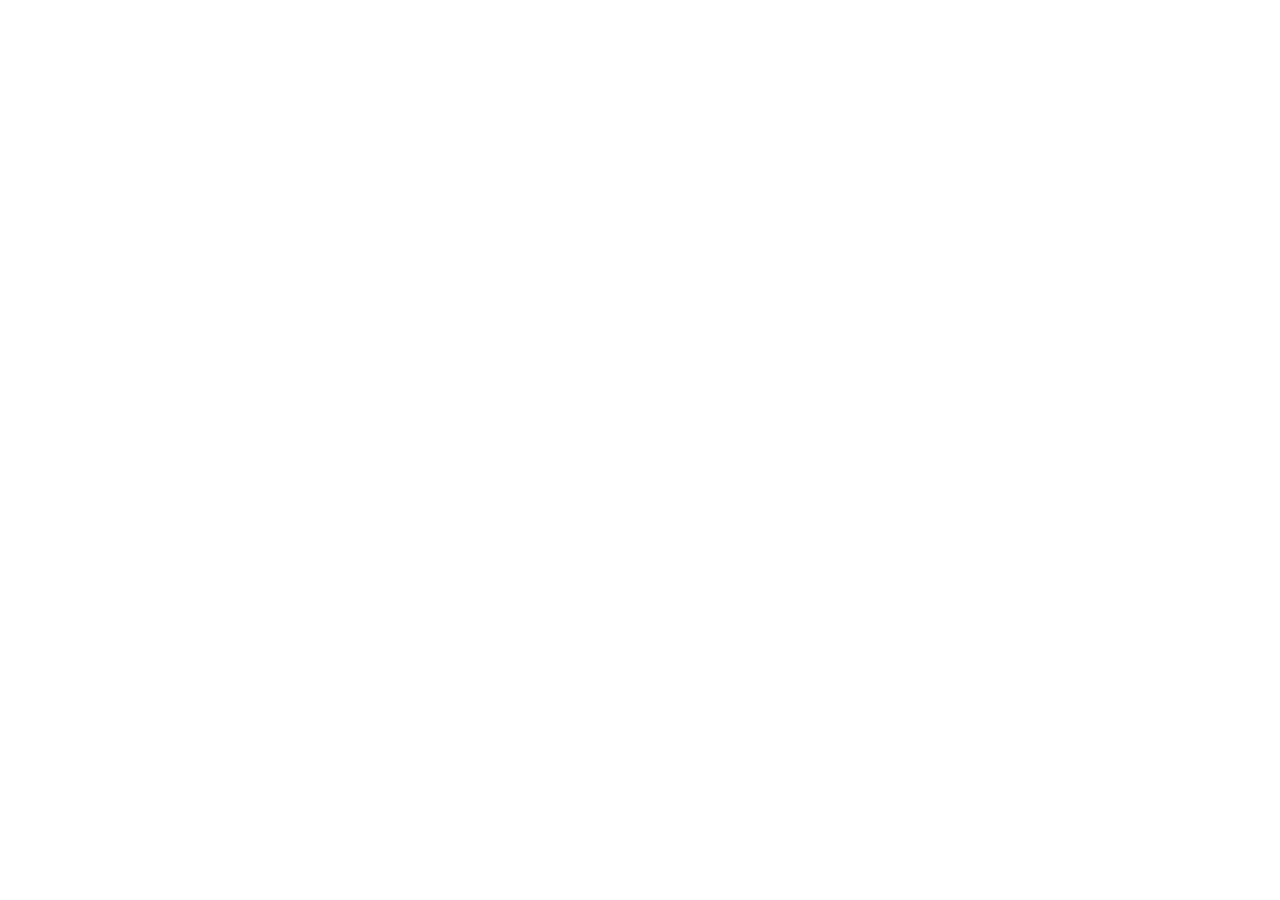
==== index.html @ 7b17e1ec "Add files via upload" ====
<!DOCTYPE html>
<html lang="en">
  <head>
    <meta charset="UTF-8" />
    <link rel="icon" href="data:image/svg+xml,<svg xmlns=%22http://www.w3.org/2000/svg%22 viewBox=%220 0 100 100%22><text y=%22.9em%22 font-size=%2290%22>📈</text></svg>">
    <meta name="viewport" content="width=device-width, initial-scale=1.0" />
    <title>Template | Svelte for Data Visualization</title>
  </head>
  <body>
    <div id="app"></div>
    <script type="module" src="/src/main.js"></script>
  </body>
</html>
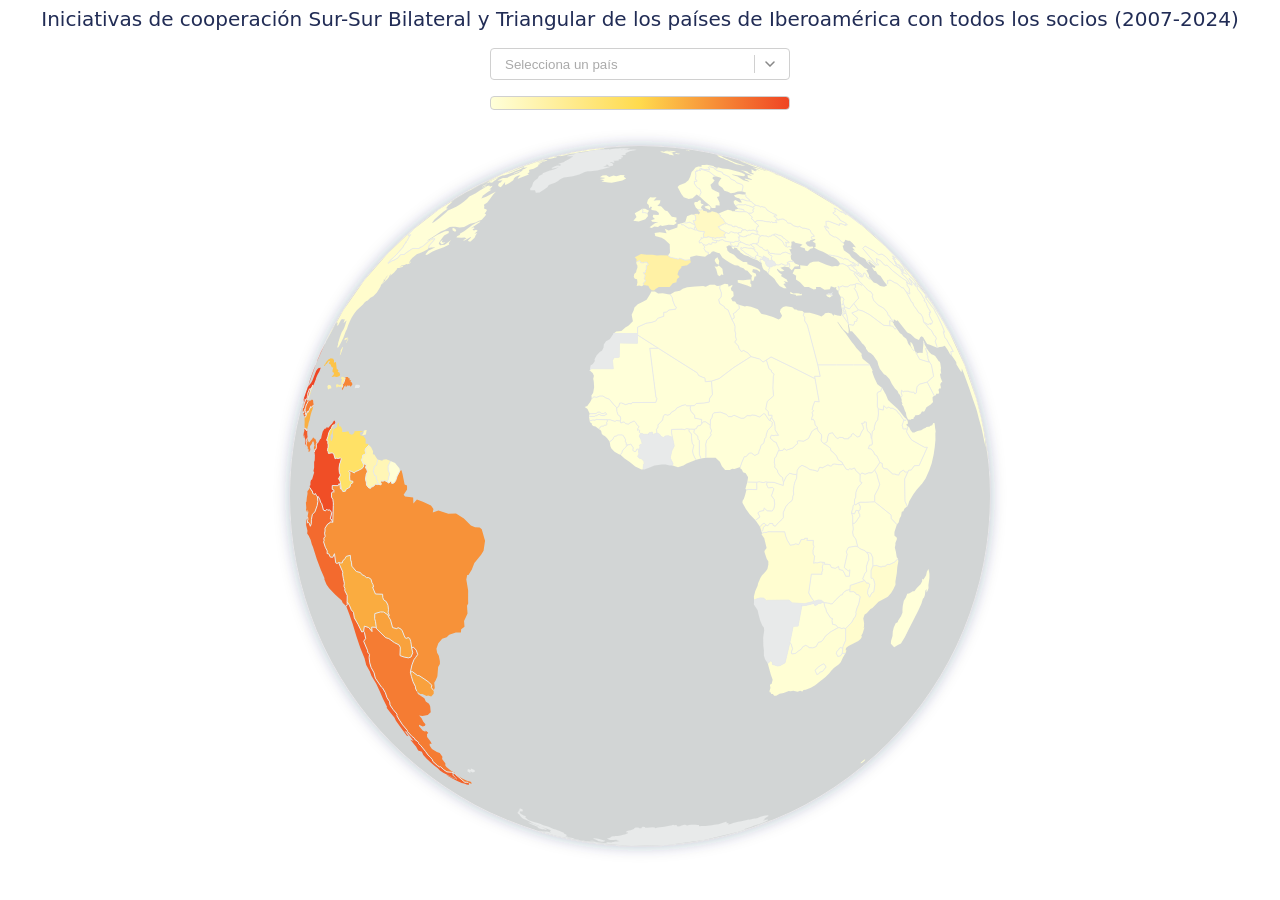
==== commit bd0ba619: "Update index.html" ====
--- a/index.html
+++ b/index.html
@@ -5,9 +5,11 @@
     <link rel="icon" href="data:image/svg+xml,<svg xmlns=%22http://www.w3.org/2000/svg%22 viewBox=%220 0 100 100%22><text y=%22.9em%22 font-size=%2290%22>📈</text></svg>">
     <meta name="viewport" content="width=device-width, initial-scale=1.0" />
     <title>Template | Svelte for Data Visualization</title>
+    <script type="module" crossorigin src="docs/assets/index.b2e9c8b8.js"></script>
+    <link rel="stylesheet" href="docs/assets/index.a1035727.css">
   </head>
   <body>
     <div id="app"></div>
-    <script type="module" src="/src/main.js"></script>
+    
   </body>
 </html>
--- a/docs/assets/index.a1035727.css
+++ b/docs/assets/index.a1035727.css
@@ -0,0 +1 @@
+a,abbr,acronym,address,applet,article,aside,audio,b,big,blockquote,body,canvas,caption,center,cite,code,dd,del,details,dfn,div,dl,dt,em,embed,fieldset,figcaption,figure,footer,form,h1,h2,h3,h4,h5,h6,header,hgroup,html,i,iframe,img,ins,kbd,label,legend,li,mark,menu,nav,object,ol,output,p,pre,q,ruby,s,samp,section,small,span,strike,strong,sub,summary,sup,table,tbody,td,tfoot,th,thead,time,tr,tt,u,ul,var,video{margin:0;padding:0;border:0;font-size:100%;font:inherit;vertical-align:baseline}article,aside,details,figcaption,figure,footer,header,hgroup,menu,nav,section{display:block}body{line-height:1}ol,ul{list-style:none}blockquote,q{quotes:none}blockquote:after,blockquote:before,q:after,q:before{content:"";content:none}table{border-collapse:collapse;border-spacing:0}:root{font-family:Lato,system-ui,-apple-system,Helvetica,Arial,sans-serif;font-size:1rem;line-height:1.5;font-weight:400;color:#1c1c1b;font-synthesis:none;text-rendering:optimizeLegibility;-webkit-font-smoothing:antialiased;-moz-osx-font-smoothing:grayscale;-webkit-text-size-adjust:100%}body{padding:6px}.legend.svelte-1ke10s0{display:flex;flex-direction:row;align-items:center;gap:8px;width:100%;max-width:300px;margin:0 auto 20px;z-index:1;position:relative}.bar.svelte-1ke10s0{height:12px;flex:1;position:relative;border-radius:4px;border:1px solid #d0d0d0;overflow:visible}.marker.svelte-1ke10s0{position:absolute;top:50%;transform:translate(-50%,-50%);display:flex;flex-direction:column;align-items:center;transition:left .5s cubic-bezier(1,0,0,1)}.marker-tooltip.svelte-1ke10s0{position:absolute;top:calc(100% + 5px);display:flex;flex-direction:column;align-items:center;color:#3d3935;font-size:.9rem;white-space:nowrap;pointer-events:none;gap:3px}.marker-name.svelte-1ke10s0{font-weight:700;text-shadow:-2px 0 0 white,2px 0 0 white,0 -2px 0 white,0 2px 0 white,-2px -2px 0 white,2px -2px 0 white,-2px 2px 0 white,2px 2px 0 white}.marker-count.svelte-1ke10s0{font-weight:200;text-shadow:-2px 0 0 white,2px 0 0 white,0 -2px 0 white,0 2px 0 white,-2px -2px 0 white,2px -2px 0 white,-2px 2px 0 white,2px 2px 0 white}.line.svelte-1ke10s0{width:6px;height:17px;background:white;border:1.5px solid black;border-radius:4px}.select-wrapper.svelte-1sjw8xe.svelte-1sjw8xe{position:relative;margin:0 auto;width:100%;max-width:300px}.select-trigger.svelte-1sjw8xe.svelte-1sjw8xe{width:100%;display:flex;transition:.1s;justify-content:space-between;align-items:center;padding:6px 14px;border:1px solid #d0d0d0;border-radius:4px;background-color:#fff;color:#3d3935;text-align:left}.select-trigger.svelte-1sjw8xe.svelte-1sjw8xe:hover{border-color:#aaa}.select-trigger.svelte-1sjw8xe.svelte-1sjw8xe:focus{outline:none}.select-wrapper.open.svelte-1sjw8xe .select-trigger.svelte-1sjw8xe{outline:2px solid #2684ff;outline-offset:-1px}.trigger-right.svelte-1sjw8xe.svelte-1sjw8xe{display:flex;align-items:center;gap:10px;flex-shrink:0}.separator.svelte-1sjw8xe.svelte-1sjw8xe{width:1px;height:18px;background:#d0d0d0}.chevron.svelte-1sjw8xe.svelte-1sjw8xe{transition:transform .2s ease;color:#888}.select-wrapper.open.svelte-1sjw8xe .chevron.svelte-1sjw8xe{transform:rotate(180deg)}.placeholder.svelte-1sjw8xe.svelte-1sjw8xe{color:#aaa}.selected.svelte-1sjw8xe.svelte-1sjw8xe{color:#3d3935}.dropdown.svelte-1sjw8xe.svelte-1sjw8xe{position:absolute;top:100%;left:0;right:0;margin:6px 0 0;background:white;border:1px solid #dadada;border-radius:6px;max-height:220px;overflow-y:auto;list-style:none;padding:0;z-index:100}.dropdown.svelte-1sjw8xe li.svelte-1sjw8xe{padding:9px 14px;color:#3d3935;user-select:none}.dropdown.svelte-1sjw8xe li.svelte-1sjw8xe:hover{background:#deebff}.count.svelte-1sjw8xe.svelte-1sjw8xe{color:#aaa;font-size:.75rem}.globo-wrapper.svelte-g8dv6i{max-width:700px;margin:0 auto;position:relative;z-index:0}svg.svelte-g8dv6i{overflow:visible}.dragging.svelte-g8dv6i{cursor:grabbing}.chart-container.svelte-1qae7sx{max-width:1210px;margin:0 auto;color:#3d3935}h1.svelte-1qae7sx{text-align:center;color:#212c55;font-size:20px;line-height:26px;margin-bottom:1rem}.controls.svelte-1qae7sx{display:flex;flex-direction:column;align-items:stretch;gap:1rem;margin-bottom:1rem}
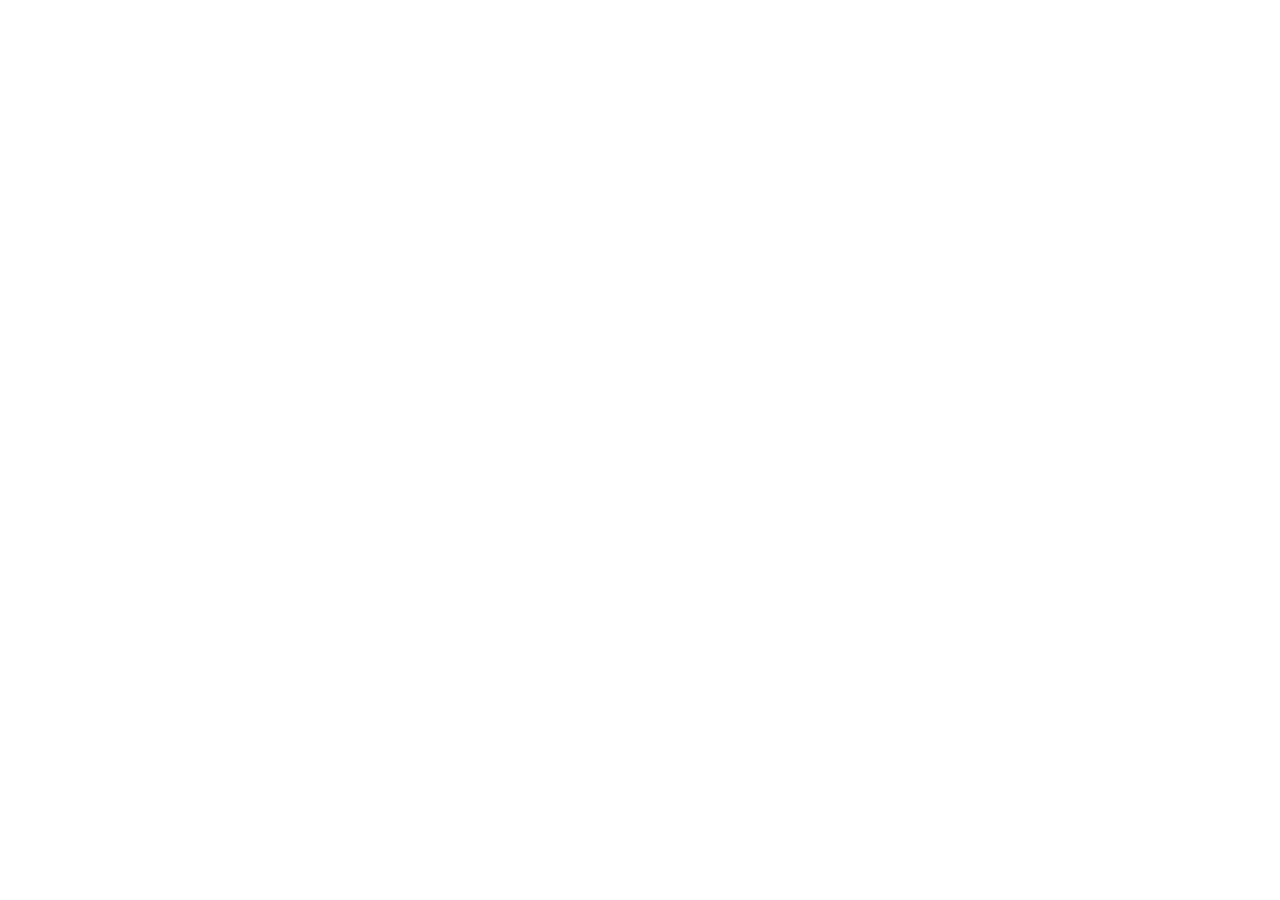
==== commit b888f11e: "Add files via upload" ====
--- a/index.html
+++ b/index.html
@@ -5,11 +5,9 @@
     <link rel="icon" href="data:image/svg+xml,<svg xmlns=%22http://www.w3.org/2000/svg%22 viewBox=%220 0 100 100%22><text y=%22.9em%22 font-size=%2290%22>📈</text></svg>">
     <meta name="viewport" content="width=device-width, initial-scale=1.0" />
     <title>Template | Svelte for Data Visualization</title>
-    <script type="module" crossorigin src="docs/assets/index.b2e9c8b8.js"></script>
-    <link rel="stylesheet" href="docs/assets/index.a1035727.css">
   </head>
   <body>
     <div id="app"></div>
-    
+    <script type="module" src="/src/main.js"></script>
   </body>
 </html>
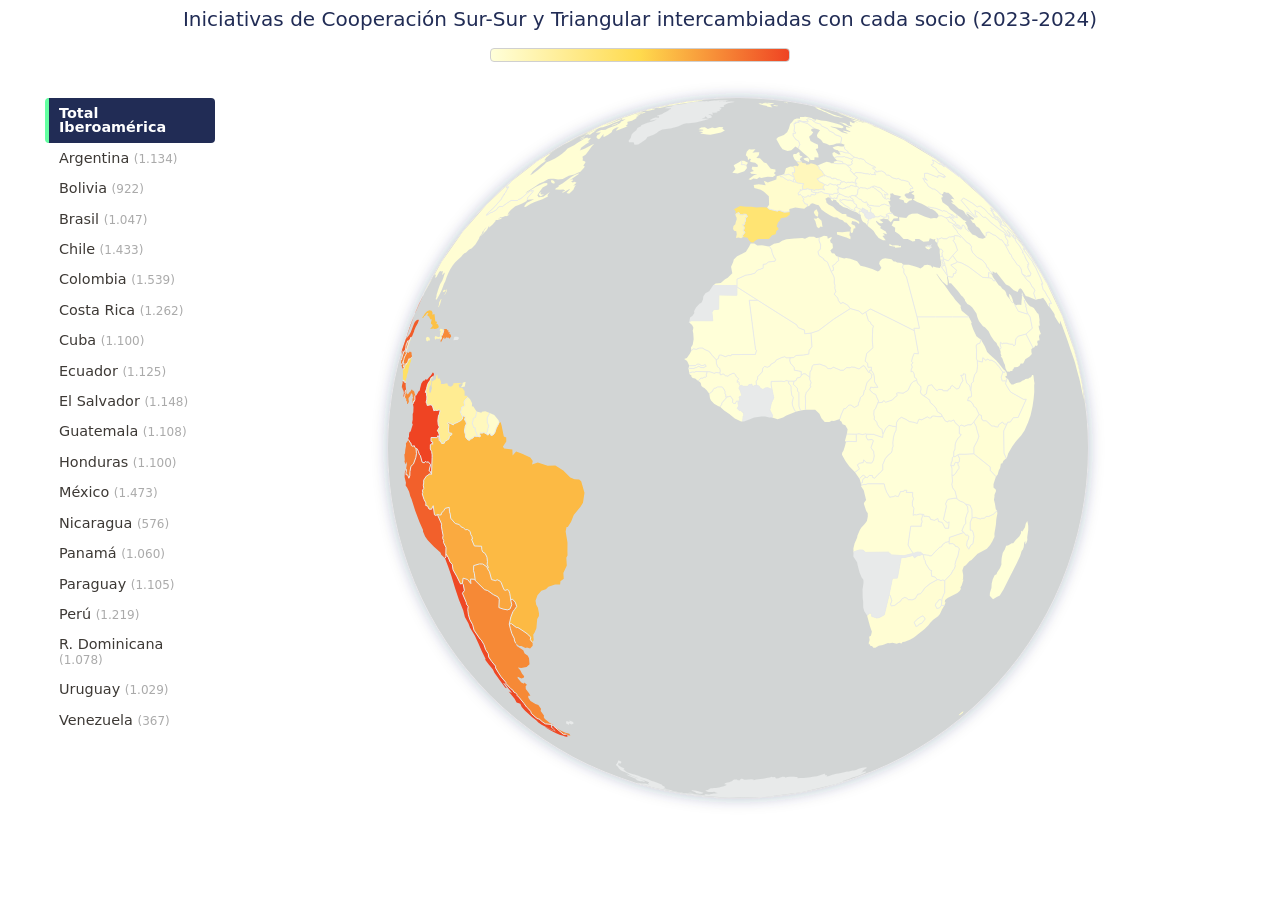
==== commit 099edb48: "Update index.html" ====
--- a/index.html
+++ b/index.html
@@ -5,9 +5,11 @@
     <link rel="icon" href="data:image/svg+xml,<svg xmlns=%22http://www.w3.org/2000/svg%22 viewBox=%220 0 100 100%22><text y=%22.9em%22 font-size=%2290%22>📈</text></svg>">
     <meta name="viewport" content="width=device-width, initial-scale=1.0" />
     <title>Template | Svelte for Data Visualization</title>
+    <script type="module" crossorigin src="docs/assets/index.42baa936.js"></script>
+    <link rel="stylesheet" href="docs/assets/index.66d9f7e1.css">
   </head>
   <body>
     <div id="app"></div>
-    <script type="module" src="/src/main.js"></script>
+    
   </body>
 </html>
--- a/docs/assets/index.66d9f7e1.css
+++ b/docs/assets/index.66d9f7e1.css
@@ -0,0 +1 @@
+a,abbr,acronym,address,applet,article,aside,audio,b,big,blockquote,body,canvas,caption,center,cite,code,dd,del,details,dfn,div,dl,dt,em,embed,fieldset,figcaption,figure,footer,form,h1,h2,h3,h4,h5,h6,header,hgroup,html,i,iframe,img,ins,kbd,label,legend,li,mark,menu,nav,object,ol,output,p,pre,q,ruby,s,samp,section,small,span,strike,strong,sub,summary,sup,table,tbody,td,tfoot,th,thead,time,tr,tt,u,ul,var,video{margin:0;padding:0;border:0;font-size:100%;font:inherit;vertical-align:baseline}article,aside,details,figcaption,figure,footer,header,hgroup,menu,nav,section{display:block}body{line-height:1}ol,ul{list-style:none}blockquote,q{quotes:none}blockquote:after,blockquote:before,q:after,q:before{content:"";content:none}table{border-collapse:collapse;border-spacing:0}:root{font-family:Lato,system-ui,-apple-system,Helvetica,Arial,sans-serif;font-size:1rem;line-height:1.5;font-weight:400;color:#1c1c1b;font-synthesis:none;text-rendering:optimizeLegibility;-webkit-font-smoothing:antialiased;-moz-osx-font-smoothing:grayscale;-webkit-text-size-adjust:100%}body{padding:6px}.legend.svelte-5xeb5m{display:flex;flex-direction:row;align-items:center;gap:8px;width:100%;max-width:300px;margin:0 auto 20px;z-index:1;position:relative}.bar.svelte-5xeb5m{height:12px;flex:1;position:relative;border-radius:4px;border:1px solid #d0d0d0;overflow:visible}.marker.svelte-5xeb5m{position:absolute;top:50%;transform:translate(-50%,-50%);display:flex;flex-direction:column;align-items:center;transition:left .5s cubic-bezier(1,0,0,1)}.marker-tooltip.svelte-5xeb5m{position:absolute;top:calc(100% + 5px);display:flex;flex-direction:column;align-items:center;color:#3d3935;font-size:.9rem;white-space:nowrap;pointer-events:none;gap:3px}.marker-name.svelte-5xeb5m{font-weight:700;text-shadow:-2px 0 0 white,2px 0 0 white,0 -2px 0 white,0 2px 0 white,-2px -2px 0 white,2px -2px 0 white,-2px 2px 0 white,2px 2px 0 white}.marker-count.svelte-5xeb5m{font-weight:400;text-shadow:-2px 0 0 white,2px 0 0 white,0 -2px 0 white,0 2px 0 white,-2px -2px 0 white,2px -2px 0 white,-2px 2px 0 white,2px 2px 0 white}.line.svelte-5xeb5m{width:6px;height:17px;background:white;border:1.5px solid black;border-radius:4px}.select-wrapper.svelte-126dldj.svelte-126dldj{display:block;position:relative;margin:0 auto;width:100%;max-width:300px}.select-trigger.svelte-126dldj.svelte-126dldj{width:100%;display:flex;transition:.1s;justify-content:space-between;align-items:center;padding:6px 14px;border:1px solid #d0d0d0;border-radius:4px;background-color:#fff;color:#3d3935;text-align:left;cursor:pointer}.select-trigger.svelte-126dldj.svelte-126dldj:hover{border-color:#aaa}.select-trigger.svelte-126dldj.svelte-126dldj:focus{outline:none}.select-wrapper.open.svelte-126dldj .select-trigger.svelte-126dldj{outline:2px solid #2684ff;outline-offset:-1px}.trigger-right.svelte-126dldj.svelte-126dldj{display:flex;align-items:center;gap:10px;flex-shrink:0}.separator.svelte-126dldj.svelte-126dldj{width:1px;height:18px;background:#d0d0d0}.chevron.svelte-126dldj.svelte-126dldj{transition:transform .2s ease;color:#888}.select-wrapper.open.svelte-126dldj .chevron.svelte-126dldj{transform:rotate(180deg)}.placeholder.svelte-126dldj.svelte-126dldj{color:#aaa}.selected.svelte-126dldj.svelte-126dldj{color:#3d3935}.dropdown.svelte-126dldj.svelte-126dldj{position:absolute;top:100%;left:0;right:0;margin:6px 0 0;background:white;border:1px solid #dadada;border-radius:6px;max-height:220px;overflow-y:auto;list-style:none;padding:0;z-index:100}.dropdown.svelte-126dldj li.svelte-126dldj{padding:9px 14px;color:#3d3935;cursor:pointer;user-select:none}.dropdown.svelte-126dldj li.svelte-126dldj:hover{background:#deebff}.side-menu.svelte-126dldj.svelte-126dldj{display:none;flex-shrink:0;margin-left:10px}.side-menu.svelte-126dldj ul.svelte-126dldj{list-style:none;margin:0;padding:0}.side-menu.svelte-126dldj li.svelte-126dldj{padding:8px 10px;border-radius:4px;color:#3d3935;cursor:pointer;user-select:none;font-size:.9rem;border-left:4px solid transparent;transition:background .1s,border-color .1s}.side-menu.svelte-126dldj li.svelte-126dldj:hover{background:#deebff}.side-menu.svelte-126dldj li.active.svelte-126dldj{background:#212c55;border-left-color:#63ffa1;color:#fff;font-weight:600}.count.svelte-126dldj.svelte-126dldj{color:#aaa;font-size:.75rem}@media (min-width: 1000px){.select-wrapper.svelte-126dldj.svelte-126dldj{display:none}.side-menu.svelte-126dldj.svelte-126dldj{display:block}}.globo-wrapper.svelte-g8dv6i{max-width:700px;margin:0 auto;position:relative;z-index:0}svg.svelte-g8dv6i{overflow:visible}.dragging.svelte-g8dv6i{cursor:grabbing}.chart-container.svelte-djev2g{max-width:1210px;margin:0 auto;color:#3d3935}h1.svelte-djev2g{text-align:center;color:#212c55;font-size:20px;line-height:26px;margin-bottom:1rem}.main-layout.svelte-djev2g{display:flex;flex-direction:column;gap:1rem}.sidebar.svelte-djev2g{width:100%;z-index:10}.legend-wrapper.svelte-djev2g{margin-bottom:1rem;display:flex;justify-content:center}@media (min-width: 1000px){.main-layout.svelte-djev2g{flex-direction:row}.sidebar.svelte-djev2g{width:180px;flex-shrink:0;position:sticky;top:10px}.viz-content.svelte-djev2g{flex-grow:1}}
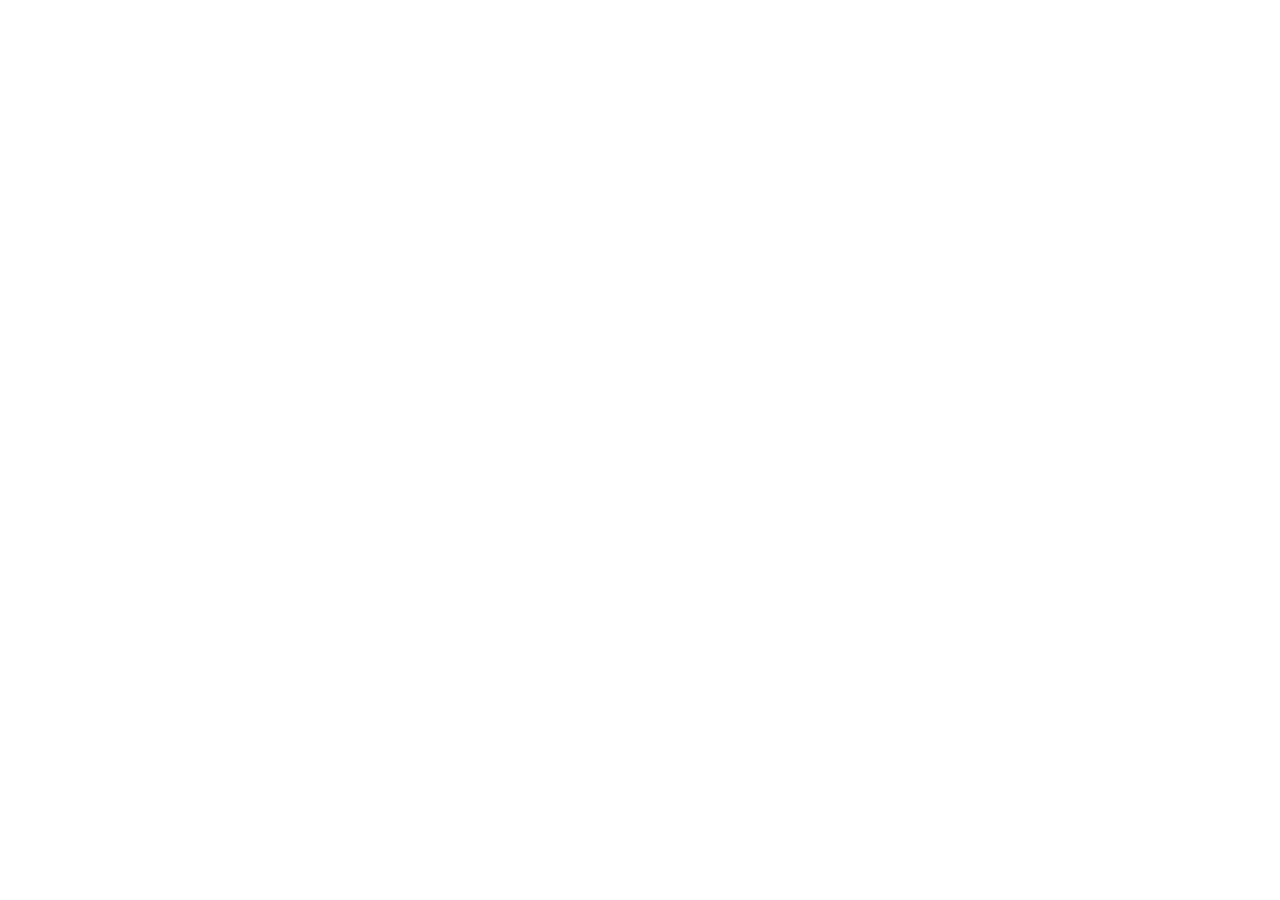
==== commit d6c82952: "Add files via upload" ====
--- a/index.html
+++ b/index.html
@@ -5,11 +5,9 @@
     <link rel="icon" href="data:image/svg+xml,<svg xmlns=%22http://www.w3.org/2000/svg%22 viewBox=%220 0 100 100%22><text y=%22.9em%22 font-size=%2290%22>📈</text></svg>">
     <meta name="viewport" content="width=device-width, initial-scale=1.0" />
     <title>Template | Svelte for Data Visualization</title>
-    <script type="module" crossorigin src="docs/assets/index.42baa936.js"></script>
-    <link rel="stylesheet" href="docs/assets/index.66d9f7e1.css">
   </head>
   <body>
     <div id="app"></div>
-    
+    <script type="module" src="/src/main.js"></script>
   </body>
 </html>
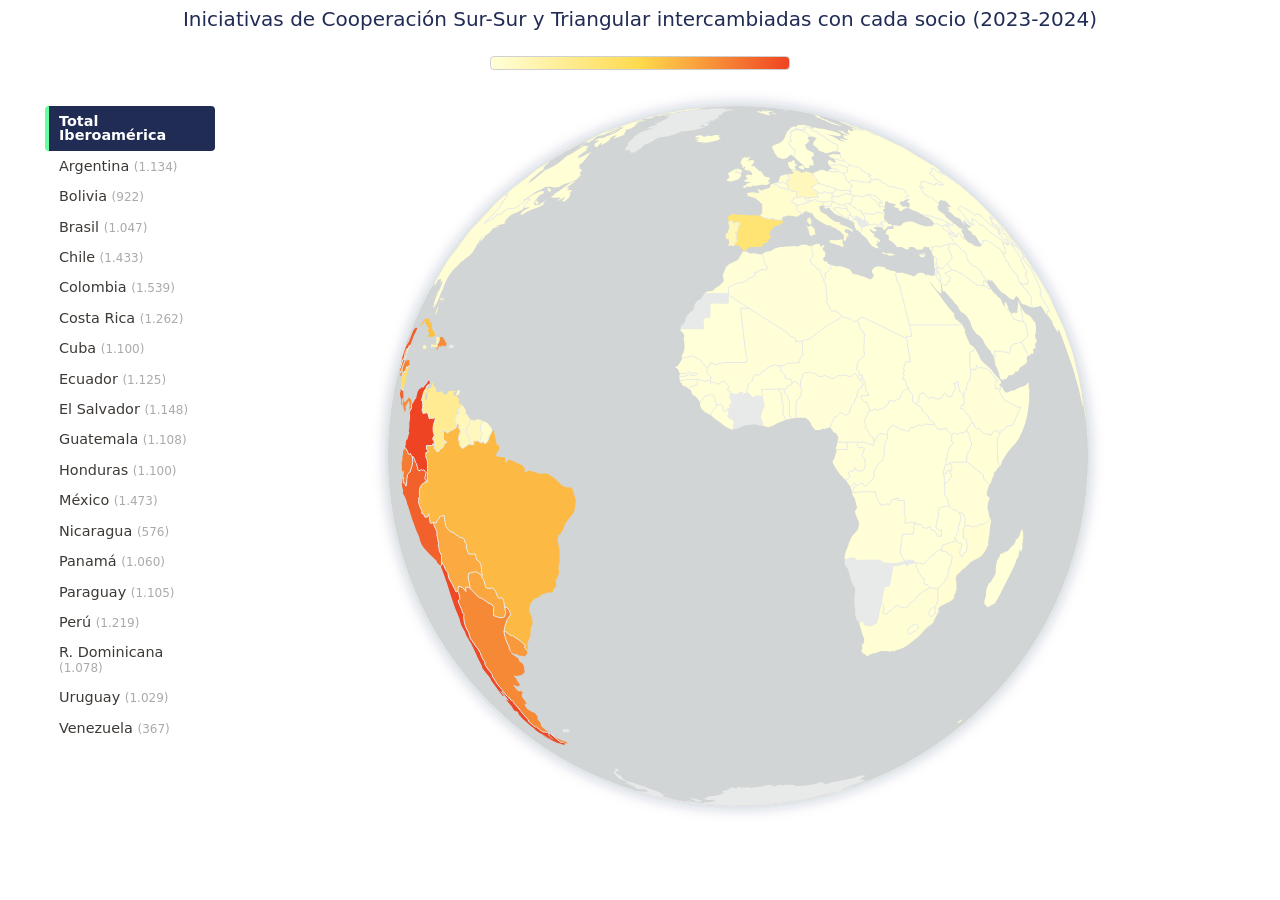
==== commit 2864e1b8: "Update index.html" ====
--- a/index.html
+++ b/index.html
@@ -5,9 +5,11 @@
     <link rel="icon" href="data:image/svg+xml,<svg xmlns=%22http://www.w3.org/2000/svg%22 viewBox=%220 0 100 100%22><text y=%22.9em%22 font-size=%2290%22>📈</text></svg>">
     <meta name="viewport" content="width=device-width, initial-scale=1.0" />
     <title>Template | Svelte for Data Visualization</title>
+    <script type="module" crossorigin src="docs/assets/index.69adff3b.js"></script>
+    <link rel="stylesheet" href="docs/assets/index.53d74260.css">
   </head>
   <body>
     <div id="app"></div>
-    <script type="module" src="/src/main.js"></script>
+    
   </body>
 </html>
--- a/docs/assets/index.53d74260.css
+++ b/docs/assets/index.53d74260.css
@@ -0,0 +1 @@
+a,abbr,acronym,address,applet,article,aside,audio,b,big,blockquote,body,canvas,caption,center,cite,code,dd,del,details,dfn,div,dl,dt,em,embed,fieldset,figcaption,figure,footer,form,h1,h2,h3,h4,h5,h6,header,hgroup,html,i,iframe,img,ins,kbd,label,legend,li,mark,menu,nav,object,ol,output,p,pre,q,ruby,s,samp,section,small,span,strike,strong,sub,summary,sup,table,tbody,td,tfoot,th,thead,time,tr,tt,u,ul,var,video{margin:0;padding:0;border:0;font-size:100%;font:inherit;vertical-align:baseline}article,aside,details,figcaption,figure,footer,header,hgroup,menu,nav,section{display:block}body{line-height:1}ol,ul{list-style:none}blockquote,q{quotes:none}blockquote:after,blockquote:before,q:after,q:before{content:"";content:none}table{border-collapse:collapse;border-spacing:0}:root{font-family:Lato,system-ui,-apple-system,Helvetica,Arial,sans-serif;font-size:1rem;line-height:1.5;font-weight:400;color:#1c1c1b;font-synthesis:none;text-rendering:optimizeLegibility;-webkit-font-smoothing:antialiased;-moz-osx-font-smoothing:grayscale;-webkit-text-size-adjust:100%}body{padding:6px}.legend.svelte-5xeb5m{display:flex;flex-direction:row;align-items:center;gap:8px;width:100%;max-width:300px;margin:0 auto 20px;z-index:1;position:relative}.bar.svelte-5xeb5m{height:12px;flex:1;position:relative;border-radius:4px;border:1px solid #d0d0d0;overflow:visible}.marker.svelte-5xeb5m{position:absolute;top:50%;transform:translate(-50%,-50%);display:flex;flex-direction:column;align-items:center;transition:left .5s cubic-bezier(1,0,0,1)}.marker-tooltip.svelte-5xeb5m{position:absolute;top:calc(100% + 5px);display:flex;flex-direction:column;align-items:center;color:#3d3935;font-size:.9rem;white-space:nowrap;pointer-events:none;gap:3px}.marker-name.svelte-5xeb5m{font-weight:700;text-shadow:-2px 0 0 white,2px 0 0 white,0 -2px 0 white,0 2px 0 white,-2px -2px 0 white,2px -2px 0 white,-2px 2px 0 white,2px 2px 0 white}.marker-count.svelte-5xeb5m{font-weight:400;text-shadow:-2px 0 0 white,2px 0 0 white,0 -2px 0 white,0 2px 0 white,-2px -2px 0 white,2px -2px 0 white,-2px 2px 0 white,2px 2px 0 white}.line.svelte-5xeb5m{width:6px;height:17px;background:white;border:1.5px solid black;border-radius:4px}.select-wrapper.svelte-avoqjv.svelte-avoqjv{display:block;position:relative;margin:10px auto 15px;width:100%;max-width:300px}.select-trigger.svelte-avoqjv.svelte-avoqjv{width:100%;display:flex;transition:.1s;justify-content:space-between;align-items:center;padding:6px 14px;border:1px solid #d0d0d0;border-radius:4px;background-color:#fff;color:#3d3935;text-align:left;cursor:pointer}.select-trigger.svelte-avoqjv.svelte-avoqjv:hover{border-color:#aaa}.select-trigger.svelte-avoqjv.svelte-avoqjv:focus{outline:none}.select-wrapper.open.svelte-avoqjv .select-trigger.svelte-avoqjv{outline:2px solid #2684ff;outline-offset:-1px}.trigger-right.svelte-avoqjv.svelte-avoqjv{display:flex;align-items:center;gap:10px;flex-shrink:0}.separator.svelte-avoqjv.svelte-avoqjv{width:1px;height:18px;background:#d0d0d0}.chevron.svelte-avoqjv.svelte-avoqjv{transition:transform .2s ease;color:#888}.select-wrapper.open.svelte-avoqjv .chevron.svelte-avoqjv{transform:rotate(180deg)}.placeholder.svelte-avoqjv.svelte-avoqjv{color:#aaa}.selected.svelte-avoqjv.svelte-avoqjv{color:#3d3935}.dropdown.svelte-avoqjv.svelte-avoqjv{position:absolute;top:100%;left:0;right:0;margin:6px 0 0;background:white;border:1px solid #dadada;border-radius:6px;max-height:220px;overflow-y:auto;list-style:none;padding:0;z-index:100}.dropdown.svelte-avoqjv li.svelte-avoqjv{padding:9px 14px;color:#3d3935;cursor:pointer;user-select:none}.dropdown.svelte-avoqjv li.svelte-avoqjv:hover{background:#deebff}.side-menu.svelte-avoqjv.svelte-avoqjv{display:none;flex-shrink:0;margin-left:10px}.side-menu.svelte-avoqjv ul.svelte-avoqjv{list-style:none;margin:0;padding:0}.side-menu.svelte-avoqjv li.svelte-avoqjv{padding:8px 10px;border-radius:4px;color:#3d3935;cursor:pointer;user-select:none;font-size:.9rem;border-left:4px solid transparent;transition:background .1s,border-color .1s}.side-menu.svelte-avoqjv li.svelte-avoqjv:hover{background:#deebff}.side-menu.svelte-avoqjv li.active.svelte-avoqjv{background:#212c55;border-left-color:#63ffa1;color:#fff;font-weight:600}.count.svelte-avoqjv.svelte-avoqjv{color:#aaa;font-size:.75rem}@media (min-width: 900px){.select-wrapper.svelte-avoqjv.svelte-avoqjv{display:none}.side-menu.svelte-avoqjv.svelte-avoqjv{display:block}}.globo-wrapper.svelte-g8dv6i{max-width:700px;margin:0 auto;position:relative;z-index:0}svg.svelte-g8dv6i{overflow:visible}.dragging.svelte-g8dv6i{cursor:grabbing}.chart-container.svelte-17joxcv{max-width:1210px;margin:0 auto;color:#3d3935}h1.svelte-17joxcv{text-align:center;color:#212c55;font-size:20px;line-height:26px;margin-bottom:1.5rem}.main-layout.svelte-17joxcv{display:flex;flex-direction:column;gap:1rem}.sidebar.svelte-17joxcv{width:100%;z-index:10}.legend-wrapper.svelte-17joxcv{margin-bottom:1rem;display:flex;justify-content:center}@media (min-width: 900px){.main-layout.svelte-17joxcv{flex-direction:row}.sidebar.svelte-17joxcv{width:180px;flex-shrink:0;position:sticky;top:10px}.viz-content.svelte-17joxcv{flex-grow:1}}
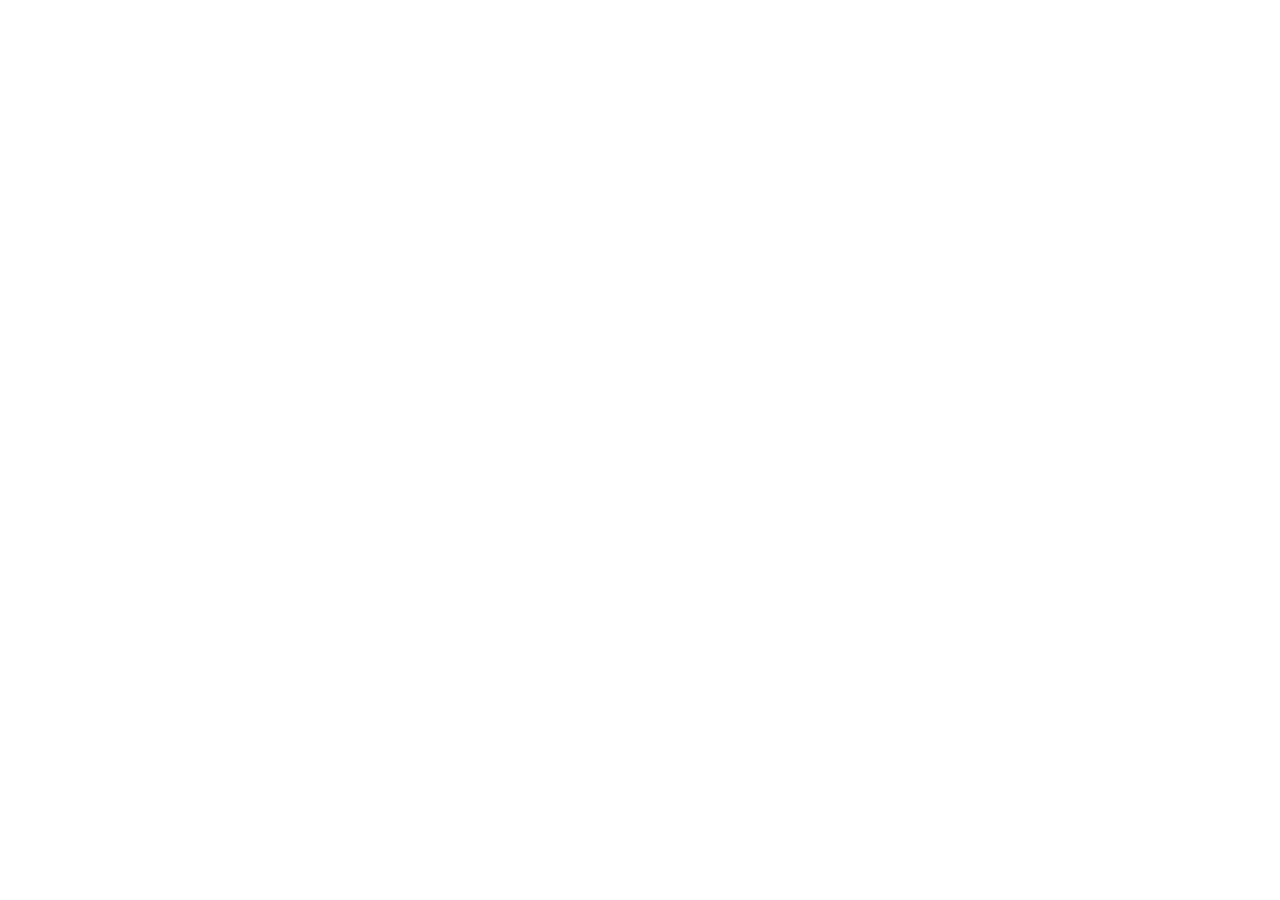
==== commit d99bb2d9: "Add files via upload" ====
--- a/index.html
+++ b/index.html
@@ -5,11 +5,9 @@
     <link rel="icon" href="data:image/svg+xml,<svg xmlns=%22http://www.w3.org/2000/svg%22 viewBox=%220 0 100 100%22><text y=%22.9em%22 font-size=%2290%22>📈</text></svg>">
     <meta name="viewport" content="width=device-width, initial-scale=1.0" />
     <title>Template | Svelte for Data Visualization</title>
-    <script type="module" crossorigin src="docs/assets/index.69adff3b.js"></script>
-    <link rel="stylesheet" href="docs/assets/index.53d74260.css">
   </head>
   <body>
     <div id="app"></div>
-    
+    <script type="module" src="/src/main.js"></script>
   </body>
 </html>
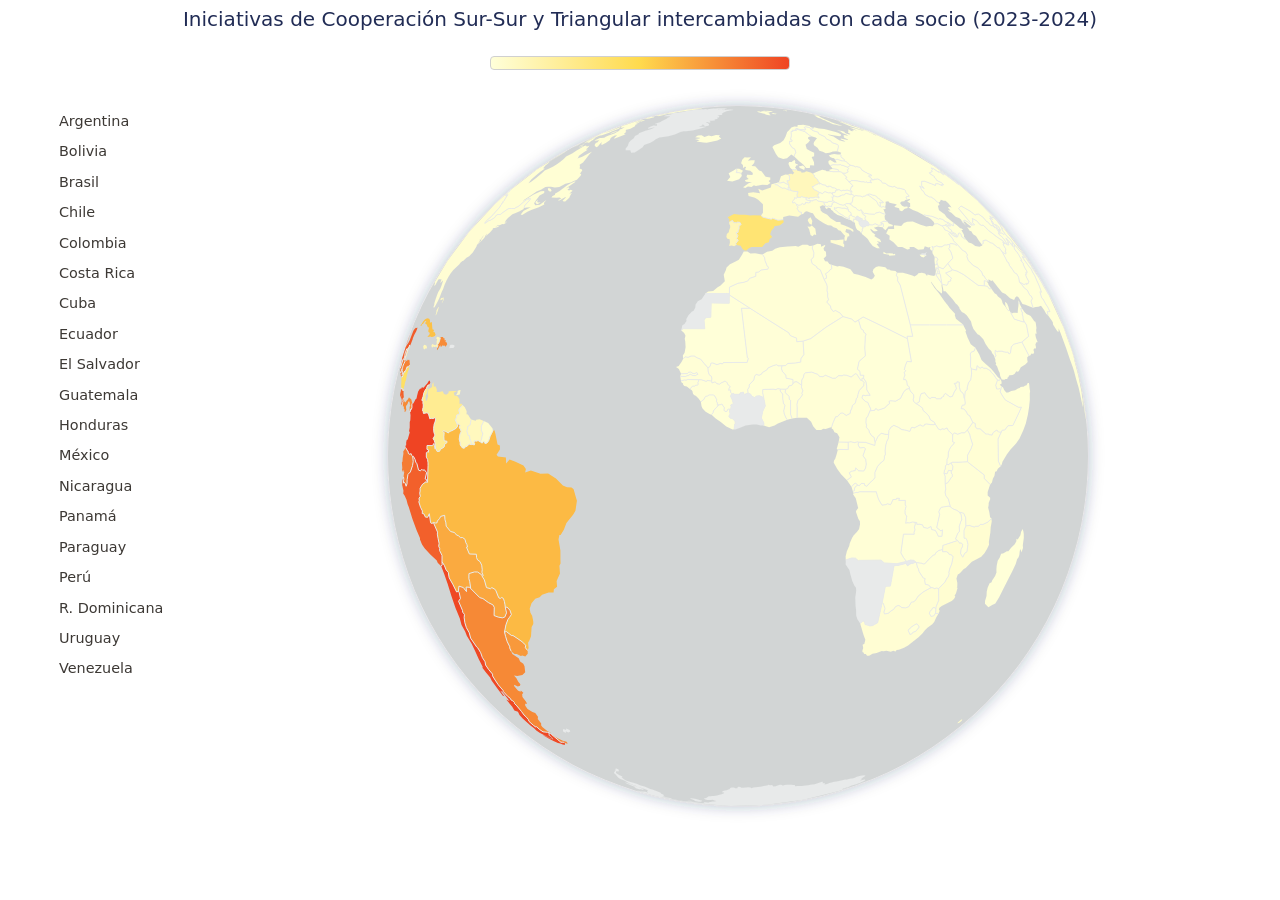
==== commit 5a28bf07: "Update index.html" ====
--- a/index.html
+++ b/index.html
@@ -5,9 +5,11 @@
     <link rel="icon" href="data:image/svg+xml,<svg xmlns=%22http://www.w3.org/2000/svg%22 viewBox=%220 0 100 100%22><text y=%22.9em%22 font-size=%2290%22>📈</text></svg>">
     <meta name="viewport" content="width=device-width, initial-scale=1.0" />
     <title>Template | Svelte for Data Visualization</title>
+    <script type="module" crossorigin src="docs/assets/index.2e82de15.js"></script>
+    <link rel="stylesheet" href="docs/assets/index.2e23dc98.css">
   </head>
   <body>
     <div id="app"></div>
-    <script type="module" src="/src/main.js"></script>
+    
   </body>
 </html>
--- a/docs/assets/index.2e23dc98.css
+++ b/docs/assets/index.2e23dc98.css
@@ -0,0 +1 @@
+a,abbr,acronym,address,applet,article,aside,audio,b,big,blockquote,body,canvas,caption,center,cite,code,dd,del,details,dfn,div,dl,dt,em,embed,fieldset,figcaption,figure,footer,form,h1,h2,h3,h4,h5,h6,header,hgroup,html,i,iframe,img,ins,kbd,label,legend,li,mark,menu,nav,object,ol,output,p,pre,q,ruby,s,samp,section,small,span,strike,strong,sub,summary,sup,table,tbody,td,tfoot,th,thead,time,tr,tt,u,ul,var,video{margin:0;padding:0;border:0;font-size:100%;font:inherit;vertical-align:baseline}article,aside,details,figcaption,figure,footer,header,hgroup,menu,nav,section{display:block}body{line-height:1}ol,ul{list-style:none}blockquote,q{quotes:none}blockquote:after,blockquote:before,q:after,q:before{content:"";content:none}table{border-collapse:collapse;border-spacing:0}:root{font-family:Lato,system-ui,-apple-system,Helvetica,Arial,sans-serif;font-size:1rem;line-height:1.5;font-weight:400;color:#1c1c1b;font-synthesis:none;text-rendering:optimizeLegibility;-webkit-font-smoothing:antialiased;-moz-osx-font-smoothing:grayscale;-webkit-text-size-adjust:100%}body{padding:6px}.legend.svelte-5xeb5m{display:flex;flex-direction:row;align-items:center;gap:8px;width:100%;max-width:300px;margin:0 auto 20px;z-index:1;position:relative}.bar.svelte-5xeb5m{height:12px;flex:1;position:relative;border-radius:4px;border:1px solid #d0d0d0;overflow:visible}.marker.svelte-5xeb5m{position:absolute;top:50%;transform:translate(-50%,-50%);display:flex;flex-direction:column;align-items:center;transition:left .5s cubic-bezier(1,0,0,1)}.marker-tooltip.svelte-5xeb5m{position:absolute;top:calc(100% + 5px);display:flex;flex-direction:column;align-items:center;color:#3d3935;font-size:.9rem;white-space:nowrap;pointer-events:none;gap:3px}.marker-name.svelte-5xeb5m{font-weight:700;text-shadow:-2px 0 0 white,2px 0 0 white,0 -2px 0 white,0 2px 0 white,-2px -2px 0 white,2px -2px 0 white,-2px 2px 0 white,2px 2px 0 white}.marker-count.svelte-5xeb5m{font-weight:400;text-shadow:-2px 0 0 white,2px 0 0 white,0 -2px 0 white,0 2px 0 white,-2px -2px 0 white,2px -2px 0 white,-2px 2px 0 white,2px 2px 0 white}.line.svelte-5xeb5m{width:6px;height:17px;background:white;border:1.5px solid black;border-radius:4px}.select-wrapper.svelte-r0mgas.svelte-r0mgas{display:block;position:relative;margin:10px auto 15px;width:100%;max-width:300px}.select-trigger.svelte-r0mgas.svelte-r0mgas{width:100%;display:flex;transition:.1s;justify-content:space-between;align-items:center;padding:6px 14px;border:1px solid #d0d0d0;border-radius:4px;background-color:#fff;color:#3d3935;text-align:left;cursor:pointer}.select-trigger.svelte-r0mgas.svelte-r0mgas:hover{border-color:#aaa}.select-trigger.svelte-r0mgas.svelte-r0mgas:focus{outline:none}.select-wrapper.open.svelte-r0mgas .select-trigger.svelte-r0mgas{outline:2px solid #2684ff;outline-offset:-1px}.trigger-right.svelte-r0mgas.svelte-r0mgas{display:flex;align-items:center;gap:10px;flex-shrink:0}.separator.svelte-r0mgas.svelte-r0mgas{width:1px;height:18px;background:#d0d0d0}.chevron.svelte-r0mgas.svelte-r0mgas{transition:transform .2s ease;color:#888}.select-wrapper.open.svelte-r0mgas .chevron.svelte-r0mgas{transform:rotate(180deg)}.placeholder.svelte-r0mgas.svelte-r0mgas{color:#aaa}.selected.svelte-r0mgas.svelte-r0mgas{color:#3d3935}.dropdown.svelte-r0mgas.svelte-r0mgas{position:absolute;top:100%;left:0;right:0;margin:6px 0 0;background:white;border:1px solid #dadada;border-radius:6px;max-height:220px;overflow-y:auto;list-style:none;padding:0;z-index:100}.dropdown.svelte-r0mgas li.svelte-r0mgas{padding:9px 14px;color:#3d3935;cursor:pointer;user-select:none}.dropdown.svelte-r0mgas li.svelte-r0mgas:hover{background:#deebff}.side-menu.svelte-r0mgas.svelte-r0mgas{display:none;flex-shrink:0;margin-left:10px}.side-menu.svelte-r0mgas ul.svelte-r0mgas{list-style:none;margin:0;padding:0}.side-menu.svelte-r0mgas li.svelte-r0mgas{padding:8px 10px;border-radius:4px;color:#3d3935;cursor:pointer;user-select:none;font-size:.9rem;border-left:4px solid transparent;transition:background .1s,border-color .1s}.side-menu.svelte-r0mgas li.svelte-r0mgas:hover{background:#deebff}.side-menu.svelte-r0mgas li.active.svelte-r0mgas{background:#212c55;border-left-color:#63ffa1;color:#fff;font-weight:600}@media (min-width: 900px){.select-wrapper.svelte-r0mgas.svelte-r0mgas{display:none}.side-menu.svelte-r0mgas.svelte-r0mgas{display:block}}.globo-wrapper.svelte-g8dv6i{max-width:700px;margin:0 auto;position:relative;z-index:0}svg.svelte-g8dv6i{overflow:visible}.dragging.svelte-g8dv6i{cursor:grabbing}.chart-container.svelte-17joxcv{max-width:1210px;margin:0 auto;color:#3d3935}h1.svelte-17joxcv{text-align:center;color:#212c55;font-size:20px;line-height:26px;margin-bottom:1.5rem}.main-layout.svelte-17joxcv{display:flex;flex-direction:column;gap:1rem}.sidebar.svelte-17joxcv{width:100%;z-index:10}.legend-wrapper.svelte-17joxcv{margin-bottom:1rem;display:flex;justify-content:center}@media (min-width: 900px){.main-layout.svelte-17joxcv{flex-direction:row}.sidebar.svelte-17joxcv{width:180px;flex-shrink:0;position:sticky;top:10px}.viz-content.svelte-17joxcv{flex-grow:1}}
